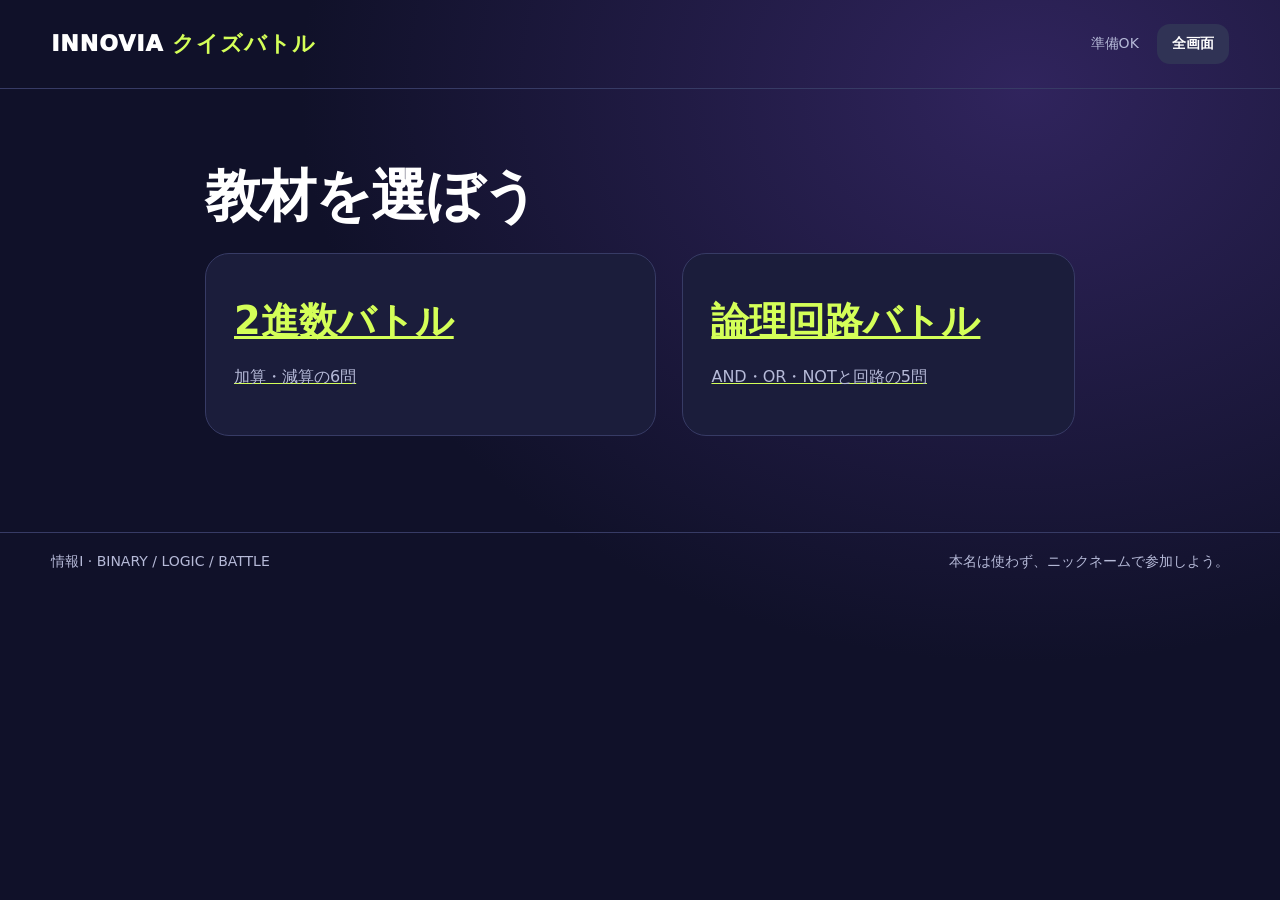
==== battle/index.html @ d2015059 "Publish verified INNOVIA classroom frontend" ====
<!doctype html><html lang="ja"><head><meta charset="utf-8"><meta name="viewport" content="width=device-width,initial-scale=1"><meta name="theme-color" content="#101129"><title>LOGIC AMIDA BATTLE｜情報Ⅰ</title><link rel="icon" href="../battle-ui/favicon.svg"><link rel="stylesheet" href="../battle-ui/style.css"></head><body><header><a href="../" target="_top" class="brand">INNOVIA <span>⚡ LOGIC BATTLE</span></a><div class="top"><span id="connection">接続を準備中</span><button id="fullscreen" class="small">全画面</button></div></header><main id="app"></main><div id="notice" role="alert" aria-live="polite"></div><footer>情報Ⅰ · BINARY / LOGIC / BATTLE <span>本名は使わず、ニックネームで参加しよう。</span></footer><script src="../battle-ui/qr.js"></script><script src="../config.js"></script><script src="../assets/client.js"></script><script src="../battle-ui/app.js"></script></body></html>
---- battle-ui/style.css ----
@charset "UTF-8";
:root{color-scheme:dark;--bg:#101129;--panel:#1b1d3b;--muted:#b6bad8;--lime:#d4ff58;--line:#373b65}*{box-sizing:border-box}body{margin:0;background:radial-gradient(ellipse at 80% 10%,#30245d 0,transparent 50%),var(--bg);color:#fff;font-family:'Yu Gothic UI','Meiryo',system-ui,sans-serif;min-height:100vh}button,input,select{font:inherit}button,a,input,select{touch-action:manipulation}button{cursor:pointer;border:0;border-radius:13px;padding:15px 24px;font-weight:800;background:var(--lime);color:#151b09;min-height:48px}button:hover{filter:brightness(1.12);transform:translateY(-1px)}button:disabled{cursor:default;opacity:.48;transform:none}button:focus-visible,a:focus-visible,input:focus-visible,select:focus-visible{outline:3px solid #fff;outline-offset:4px}header{display:flex;align-items:center;justify-content:space-between;padding:24px 4vw;border-bottom:1px solid var(--line);gap:20px}.brand{text-decoration:none;color:#fff;font-weight:950;letter-spacing:1px;font-size:22px}.brand span{color:var(--lime)}.top{display:flex;gap:18px;align-items:center;font-size:14px;color:var(--muted)}.small{padding:8px 15px;min-height:40px;background:#303355;color:#fff;font-size:14px}main{max-width:1450px;margin:auto;padding:38px 4vw 60px}h1{font-size:clamp(32px,4.4vw,70px);line-height:1.18;margin:16px 0 24px;letter-spacing:-1px}h2{font-size:clamp(25px,3vw,42px);margin:14px 0}p{line-height:1.7;color:var(--muted)}.eyebrow{color:var(--lime);font-weight:800;letter-spacing:3px;font-size:14px}.hero{max-width:870px;margin:4vh auto}.hero h1 em{font-style:normal;color:var(--lime)}.panel{background:var(--panel);border:1px solid var(--line);border-radius:24px;padding:28px}.grid{display:grid;grid-template-columns:1.15fr 1fr;gap:26px}.stack{display:grid;gap:20px}.row{display:flex;gap:15px;align-items:center;flex-wrap:wrap}.between{justify-content:space-between}.pin{font-size:clamp(55px,7vw,100px);font-weight:950;letter-spacing:.1em;font-variant-numeric:tabular-nums;line-height:1.15;color:var(--lime)}.qr{background:#fff;padding:12px;border-radius:15px;width:190px;flex:none}.qr svg{display:block;width:100%;height:auto}.url{overflow-wrap:anywhere;font-size:17px;color:#fff}label{display:block;color:var(--muted);font-size:15px;margin:12px 0 7px}input,select{width:100%;background:#0d1028;border:1px solid #5d638d;color:white;border-radius:10px;padding:13px;font-size:18px}input[type=range]{padding:0;max-width:140px}form{max-width:680px;margin:auto}.avatars{display:grid;grid-template-columns:repeat(8,1fr);gap:8px;margin:14px 0 25px}.avatar{font-size:30px;padding:8px;background:#303451;border:3px solid transparent}.avatar.selected{border-color:var(--lime);background:#455232}.people{display:flex;gap:10px;flex-wrap:wrap;margin:22px 0;max-height:390px;overflow:auto}.person{background:#292c51;border-radius:50px;padding:10px 16px;font-size:18px;animation:pop .3s}.person span{font-size:27px;margin-right:8px}.muted{color:var(--muted)}.count{font-size:40px;font-weight:900}.controls{margin-top:24px}.sound{display:flex;align-items:center;gap:14px;flex-wrap:wrap;margin-bottom:26px}.sound label{margin:0}.sound select{width:auto;font-size:16px}.sound input{width:100px}.question{text-align:center}.question h1{font-size:clamp(30px,4vw,60px)}.questionbar{display:flex;align-items:center;justify-content:space-between;gap:14px}.timer{font-size:38px;font-weight:900;color:var(--lime);min-width:85px}.progress{height:8px;background:#353755;border-radius:10px;margin:18px 0 30px;overflow:hidden}.progress div{background:var(--lime);height:100%;transition:width .2s linear}.answers{display:grid;grid-template-columns:1fr 1fr;gap:17px;text-align:left}.answer{font-size:clamp(23px,2.7vw,40px);color:#fff;min-height:108px;display:flex;align-items:center;gap:20px;border:3px solid transparent}.answer:nth-child(1){background:#c42b55}.answer:nth-child(2){background:#2462c2}.answer:nth-child(3){background:#a55d07}.answer:nth-child(4){background:#14745b}.answer strong{font-size:20px;background:#0003;border-radius:8px;padding:8px}.answer.selected{border-color:white;opacity:1}.answer.correct{outline:4px solid var(--lime);outline-offset:2px}.answer.dim{opacity:.45}.feedback{margin:24px 0;font-size:24px;color:var(--lime);font-weight:800}.ranking{margin-top:28px}.rankrow{display:flex;align-items:center;gap:18px;padding:14px 20px;border-radius:14px;background:#282c4c;margin:9px 0;font-size:21px}.rankrow b:last-child{margin-left:auto;color:var(--lime)}.rankrow .face{font-size:34px}.rankrow.mine{border:2px solid var(--lime)}.podium{display:flex;align-items:flex-end;justify-content:center;gap:20px;margin:40px auto;max-width:900px}.pod{width:30%;text-align:center;padding:26px 10px;background:linear-gradient(#63519a,#302d57);border:1px solid #7968aa;border-radius:22px 22px 0 0;min-height:220px;overflow-wrap:anywhere}.pod.first{min-height:310px;background:linear-gradient(#b19021,#514510);border-color:#e5c348}.pod .face{font-size:64px}.pod h2{font-size:24px}.pod b{color:var(--lime);font-size:28px}.circuit{width:100%;max-width:820px;margin:0 auto 20px;display:block}.circuit text{fill:white;font-size:19px;font-weight:bold}.circuit path{fill:none;stroke:#a4acdb;stroke-width:4}.circuit rect{fill:#333b67;stroke:#9aa5dc;stroke-width:2}.circuit.revealed path{stroke:var(--lime);stroke-dasharray:12 6;animation:flow 1s linear infinite}.circuit .signal{fill:var(--lime)}footer{padding:20px 4vw;border-top:1px solid var(--line);font-size:14px;color:var(--muted);display:flex;justify-content:space-between;gap:20px}#notice{position:fixed;bottom:25px;left:50%;transform:translateX(-50%);background:#ffe3e8;color:#63132a;border-radius:12px;max-width:90vw;padding:0;z-index:10}#notice:not(:empty){padding:18px 25px}.waiting{text-align:center;padding:60px 20px}.waiting .face{font-size:95px}.badge{background:#363157;border:1px solid #766494;padding:8px 14px;border-radius:30px}.link{color:var(--lime)}@keyframes pop{from{transform:scale(.85);opacity:0}to{transform:scale(1);opacity:1}}@keyframes flow{to{stroke-dashoffset:-36}}@media(max-width:800px){header{padding:17px}.brand{font-size:16px}.top{gap:7px}#fullscreen{display:none}main{padding:24px 16px 40px}.grid{grid-template-columns:1fr}.panel{padding:20px}.avatars{grid-template-columns:repeat(4,1fr)}.answer{font-size:23px;padding:12px;min-height:100px;gap:10px}.podium{gap:7px}.pod{width:33%;padding:16px 6px}.pod .face{font-size:40px}.pod h2{font-size:18px}.pod b{font-size:20px}footer{flex-direction:column}.qr{width:150px}}@media(prefers-reduced-motion:reduce){*{animation:none!important;transition:none!important}}
.answer:disabled{opacity:1;cursor:default}.answer.dim:disabled{opacity:.42}.person{animation:none}
@media(min-width:1000px){body.host main:has(.ranking){display:grid;grid-template-columns:minmax(0,2.2fr) minmax(260px,1fr);gap:24px}body.host main:has(.ranking)>.sound{grid-column:1/-1;margin-bottom:0}body.host main:has(.ranking) .question h1{font-size:36px}body.host main:has(.ranking) .circuit{max-height:180px}body.host main:has(.ranking) .answer{min-height:76px;font-size:28px}body.host main:has(.ranking) .panel{padding:16px}body.host main:has(.ranking) .panel h2{font-size:24px}body.host main:has(.ranking) .panel p{font-size:18px;margin:8px 0}body.host main:has(.ranking) .progress{margin:10px 0 18px}body.host main:has(.ranking) .feedback{margin:16px 0}body.host main:has(.ranking) .ranking{margin:0}body.host main:has(.ranking) .ranking h2{font-size:26px}body.host main:has(.ranking) .rankrow{font-size:18px;gap:10px;padding:10px}body.host main:has(.ranking) .rankrow .face{font-size:26px}}

.sound-help{font-size:14px;margin:-12px 0 24px;line-height:1.6}.sound{margin-bottom:20px}#audio-status{font-size:14px;color:var(--lime)}@media(min-width:1000px){body.host main:has(.ranking)>.sound-help{grid-column:1/-1;margin:0}}
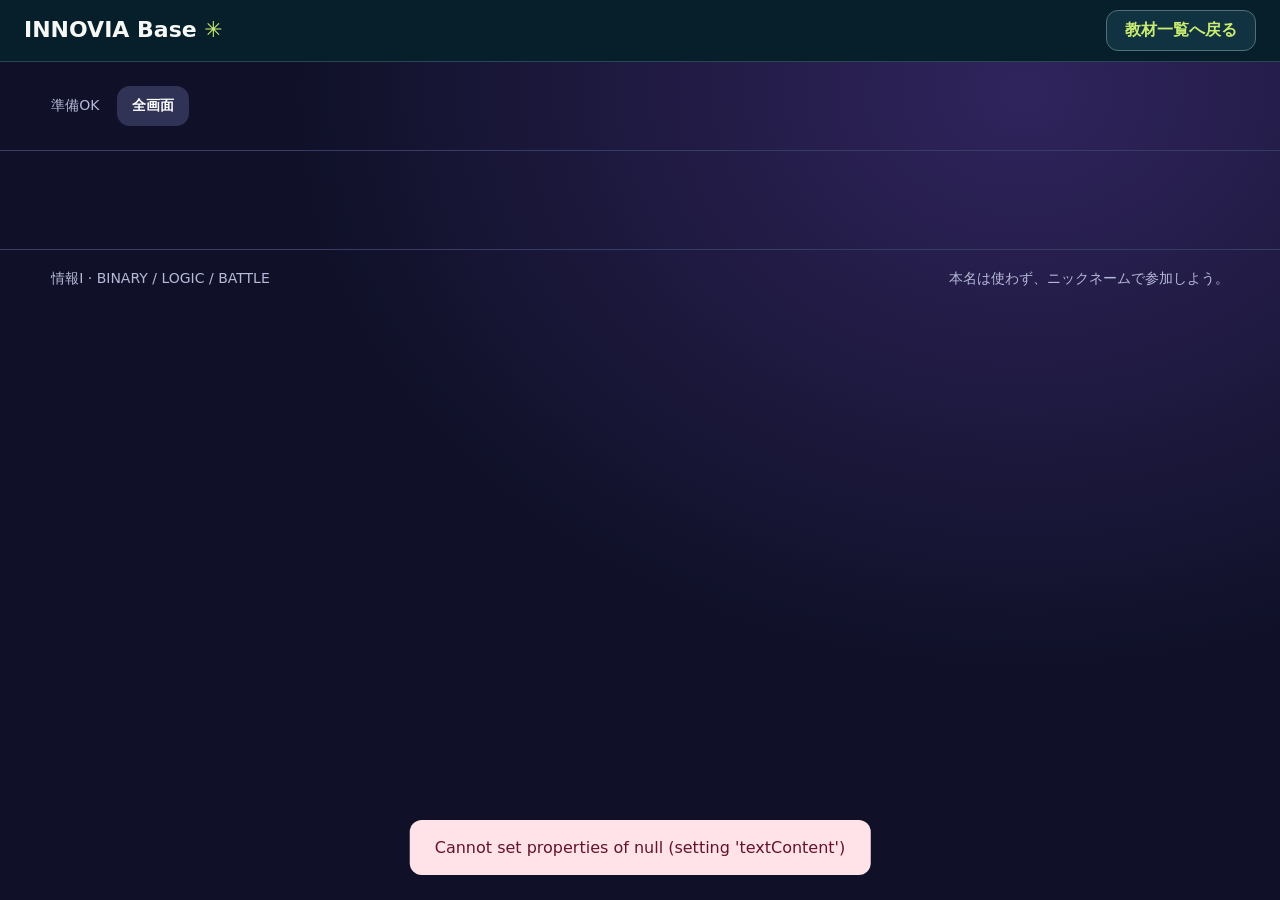
==== commit 8e979bb3: "Unify app navigation headers and simplify flowchart introduction" ====
--- a/battle/index.html
+++ b/battle/index.html
@@ -1 +1 @@
-<!doctype html><html lang="ja"><head><meta charset="utf-8"><meta name="viewport" content="width=device-width,initial-scale=1"><meta name="theme-color" content="#101129"><title>LOGIC AMIDA BATTLE｜情報Ⅰ</title><link rel="icon" href="../battle-ui/favicon.svg"><link rel="stylesheet" href="../battle-ui/style.css"></head><body><header><a href="../" target="_top" class="brand">INNOVIA <span>⚡ LOGIC BATTLE</span></a><div class="top"><span id="connection">接続を準備中</span><button id="fullscreen" class="small">全画面</button></div></header><main id="app"></main><div id="notice" role="alert" aria-live="polite"></div><footer>情報Ⅰ · BINARY / LOGIC / BATTLE <span>本名は使わず、ニックネームで参加しよう。</span></footer><script src="../battle-ui/qr.js"></script><script src="../config.js"></script><script src="../assets/client.js"></script><script src="../battle-ui/app.js"></script></body></html>
+<!doctype html><html lang="ja"><head><meta charset="utf-8"><meta name="viewport" content="width=device-width,initial-scale=1"><meta name="theme-color" content="#101129"><title>LOGIC AMIDA BATTLE｜情報Ⅰ</title><link rel="icon" href="../battle-ui/favicon.svg"><link rel="stylesheet" href="../battle-ui/style.css"><link rel="stylesheet" href="../assets/catalog-navigation.css"></head><body><nav class="catalog-navigation" aria-label="教材一覧"><a class="catalog-brand" target="_top" href="https://script.google.com/macros/s/AKfycbw6HiZw2kgHCtZUzOEe9rj3OICnMFAs2xQ7dHh4gJ-FXC8eCsT8q7mXIs5GqdSy02KIow/exec?page=catalog">INNOVIA Base <span>✳</span></a><a class="catalog-return" target="_top" href="https://script.google.com/macros/s/AKfycbw6HiZw2kgHCtZUzOEe9rj3OICnMFAs2xQ7dHh4gJ-FXC8eCsT8q7mXIs5GqdSy02KIow/exec?page=catalog">教材一覧へ戻る</a></nav><header><div class="top"><span id="connection">接続しています…</span><button id="fullscreen" class="small">全画面</button></div></header><main id="app"></main><div id="notice" role="alert" aria-live="polite"></div><footer>情報Ⅰ · BINARY / LOGIC / BATTLE <span>本名は使わず、ニックネームで参加しよう。</span></footer><script src="../battle-ui/qr.js"></script><script src="../config.js"></script><script src="../assets/client.js"></script><script src="../battle-ui/app.js"></script></body></html>
--- a/battle-ui/style.css
+++ b/battle-ui/style.css
@@ -4,3 +4,30 @@
 @media(min-width:1000px){body.host main:has(.ranking){display:grid;grid-template-columns:minmax(0,2.2fr) minmax(260px,1fr);gap:24px}body.host main:has(.ranking)>.sound{grid-column:1/-1;margin-bottom:0}body.host main:has(.ranking) .question h1{font-size:36px}body.host main:has(.ranking) .circuit{max-height:180px}body.host main:has(.ranking) .answer{min-height:76px;font-size:28px}body.host main:has(.ranking) .panel{padding:16px}body.host main:has(.ranking) .panel h2{font-size:24px}body.host main:has(.ranking) .panel p{font-size:18px;margin:8px 0}body.host main:has(.ranking) .progress{margin:10px 0 18px}body.host main:has(.ranking) .feedback{margin:16px 0}body.host main:has(.ranking) .ranking{margin:0}body.host main:has(.ranking) .ranking h2{font-size:26px}body.host main:has(.ranking) .rankrow{font-size:18px;gap:10px;padding:10px}body.host main:has(.ranking) .rankrow .face{font-size:26px}}
 
 .sound-help{font-size:14px;margin:-12px 0 24px;line-height:1.6}.sound{margin-bottom:20px}#audio-status{font-size:14px;color:var(--lime)}@media(min-width:1000px){body.host main:has(.ranking)>.sound-help{grid-column:1/-1;margin:0}}
+
+/* Keep teacher rankings and progression inside one viewport. */
+body.ranking-screen{height:100vh;height:100dvh;min-height:0;display:flex;flex-direction:column;overflow:hidden}
+body.ranking-screen>header{flex:none;padding:12px 4vw}
+body.ranking-screen>footer{display:none}
+body.ranking-screen>main{flex:1;min-height:0;width:100%;margin:0 auto;padding:16px 4vw;display:flex}
+.ranking-stage{width:100%;min-height:0;display:grid;grid-template-rows:auto minmax(0,1fr) auto;gap:12px}
+.ranking-heading{display:flex;align-items:center;justify-content:space-between;gap:12px}
+.ranking-heading h1{font-size:clamp(25px,3vw,40px);margin:0;letter-spacing:0}
+.ranking-heading>span{color:var(--muted);white-space:nowrap}
+.ranking-list{min-height:0;display:grid;grid-auto-flow:column;align-content:start;grid-template-columns:minmax(0,1fr);grid-template-rows:repeat(var(--rank-rows-one),minmax(36px,max-content));gap:6px 18px;overflow:auto;padding:2px}
+.ranking-list .rankrow{min-width:0;margin:0;padding:4px 12px;gap:12px;font-size:clamp(15px,1.65vw,23px);line-height:1.3;border-radius:10px}
+.ranking-list .rankrow>b:first-child{min-width:1.5em;text-align:center}
+.ranking-list .rankrow .face{font-size:clamp(22px,2.1vw,32px);line-height:1.1;flex:none}
+.ranking-list .rankrow>span:not(.face){min-width:0;overflow:hidden;text-overflow:ellipsis;white-space:nowrap}
+.ranking-list .rankrow>b:last-child{white-space:nowrap}
+.ranking-actions{text-align:center;padding-top:2px}
+.ranking-actions button{width:min(100%,520px);min-height:52px;font-size:clamp(18px,2vw,25px)}
+@media(min-width:900px){.ranking-list{grid-template-columns:repeat(var(--rank-columns-two),minmax(0,1fr));grid-template-rows:repeat(var(--rank-rows-medium),minmax(36px,max-content))}}
+@media(min-width:1200px){.ranking-list{grid-template-columns:repeat(var(--rank-columns-wide),minmax(0,1fr));grid-template-rows:repeat(var(--rank-rows-wide),minmax(36px,max-content))}}
+@media(max-width:600px){body.ranking-screen>header{padding:10px 12px;gap:10px}.ranking-screen .brand{font-size:14px}.ranking-screen .top{font-size:12px}body.ranking-screen>main{padding:12px}.ranking-stage{gap:10px}.ranking-list .rankrow{gap:8px;padding:4px 8px}}
+
+.award-stage{position:relative;isolation:isolate}
+.award-stage>:not(.award-fireworks){position:relative;z-index:1}
+.award-fireworks{position:absolute;inset:0;width:100%;height:100%;pointer-events:none;z-index:0}
+@media(min-width:900px){.award-stage .podium{max-width:min(900px,calc(100% - 144px))}}
+@media(prefers-reduced-motion:reduce){.award-fireworks{display:none}}
--- a/assets/catalog-navigation.css
+++ b/assets/catalog-navigation.css
@@ -0,0 +1,3 @@
+.catalog-navigation{box-sizing:border-box;display:flex;justify-content:space-between;align-items:center;flex:0 0 auto;width:100%;min-height:60px;padding:10px 24px;background:#061f2a;border-bottom:1px solid #264854;position:relative;z-index:30}.catalog-navigation .catalog-return{box-sizing:border-box;display:inline-flex;align-items:center;justify-content:center;padding:9px 18px;min-height:40px;border:1px solid #52707b;border-radius:12px;background:#113341;color:#c9ec71;text-decoration:none;font:700 16px/1.3 system-ui,sans-serif;white-space:nowrap}.catalog-navigation .catalog-return:hover{background:#1a4656;border-color:#c9ec71}.catalog-navigation .catalog-return:focus-visible{outline:3px solid #c9ec71;outline-offset:3px}@media(max-width:600px){.catalog-navigation{padding:8px 16px}}
+
+.catalog-navigation{gap:16px}.catalog-navigation .catalog-brand{color:#f5f8f5;font:800 22px/1.3 system-ui,sans-serif;text-decoration:none;white-space:nowrap}.catalog-navigation .catalog-brand span{color:#c9ec71}.catalog-navigation .catalog-brand:focus-visible{outline:3px solid #c9ec71;outline-offset:4px}@media(max-width:420px){.catalog-navigation{gap:8px}.catalog-navigation .catalog-brand{font-size:18px}.catalog-navigation .catalog-return{font-size:14px;padding:9px 12px}}
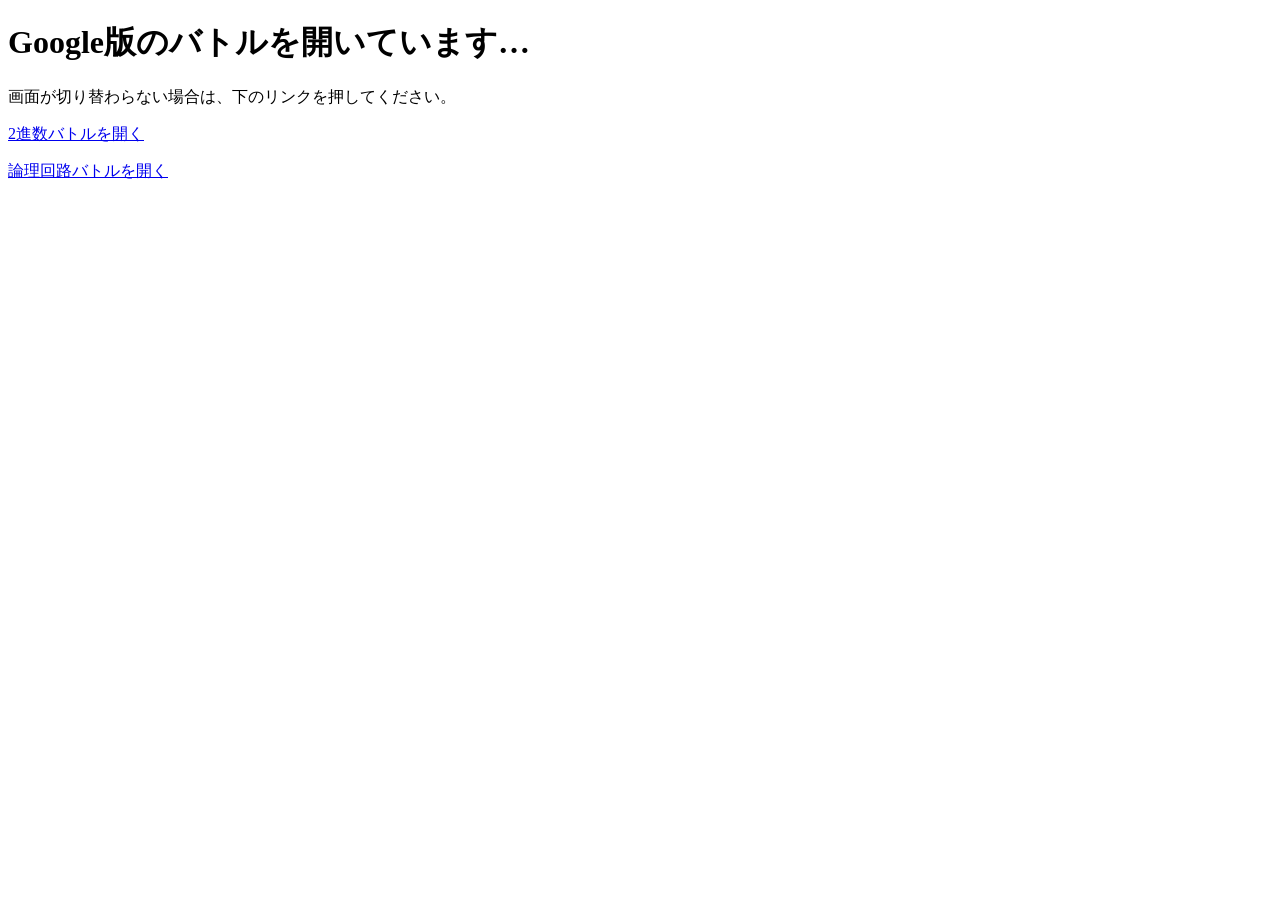
==== commit cd21c05e: "Route classroom battle and teacher entrypoints to existing Google apps" ====
--- a/battle/index.html
+++ b/battle/index.html
@@ -1 +1 @@
-<!doctype html><html lang="ja"><head><meta charset="utf-8"><meta name="viewport" content="width=device-width,initial-scale=1"><meta name="theme-color" content="#101129"><title>LOGIC AMIDA BATTLE｜情報Ⅰ</title><link rel="icon" href="../battle-ui/favicon.svg"><link rel="stylesheet" href="../battle-ui/style.css"><link rel="stylesheet" href="../assets/catalog-navigation.css"></head><body><nav class="catalog-navigation" aria-label="教材一覧"><a class="catalog-brand" target="_top" href="https://script.google.com/macros/s/AKfycbw6HiZw2kgHCtZUzOEe9rj3OICnMFAs2xQ7dHh4gJ-FXC8eCsT8q7mXIs5GqdSy02KIow/exec?page=catalog">INNOVIA Base <span>✳</span></a><a class="catalog-return" target="_top" href="https://script.google.com/macros/s/AKfycbw6HiZw2kgHCtZUzOEe9rj3OICnMFAs2xQ7dHh4gJ-FXC8eCsT8q7mXIs5GqdSy02KIow/exec?page=catalog">教材一覧へ戻る</a></nav><header><div class="top"><span id="connection">接続しています…</span><button id="fullscreen" class="small">全画面</button></div></header><main id="app"></main><div id="notice" role="alert" aria-live="polite"></div><footer>情報Ⅰ · BINARY / LOGIC / BATTLE <span>本名は使わず、ニックネームで参加しよう。</span></footer><script src="../battle-ui/qr.js"></script><script src="../config.js"></script><script src="../assets/client.js"></script><script src="../battle-ui/app.js"></script></body></html>
+<!doctype html><html lang="ja"><head><meta charset="utf-8"><meta name="viewport" content="width=device-width,initial-scale=1"><title>バトルを開く｜INNOVIA Base</title></head><body><h1>Google版のバトルを開いています…</h1><p>画面が切り替わらない場合は、下のリンクを押してください。</p><p><a id="binary" href="https://script.google.com/macros/s/AKfycbwVUIFEbfhPXOxzRA3UTZg8nkzOflQUhPFOrAqiy8wsqe4lyb8TEVw429HgGmJxQm0Oqw/exec?page=battle&amp;course=binary">2進数バトルを開く</a></p><p><a id="logic" href="https://script.google.com/macros/s/AKfycbwVUIFEbfhPXOxzRA3UTZg8nkzOflQUhPFOrAqiy8wsqe4lyb8TEVw429HgGmJxQm0Oqw/exec?page=battle&amp;course=logic">論理回路バトルを開く</a></p><script>const course=new URLSearchParams(location.search).get('course');if(['binary','logic'].includes(course))location.replace("https://script.google.com/macros/s/AKfycbwVUIFEbfhPXOxzRA3UTZg8nkzOflQUhPFOrAqiy8wsqe4lyb8TEVw429HgGmJxQm0Oqw/exec?page=battle"+'&course='+course);</script></body></html>
